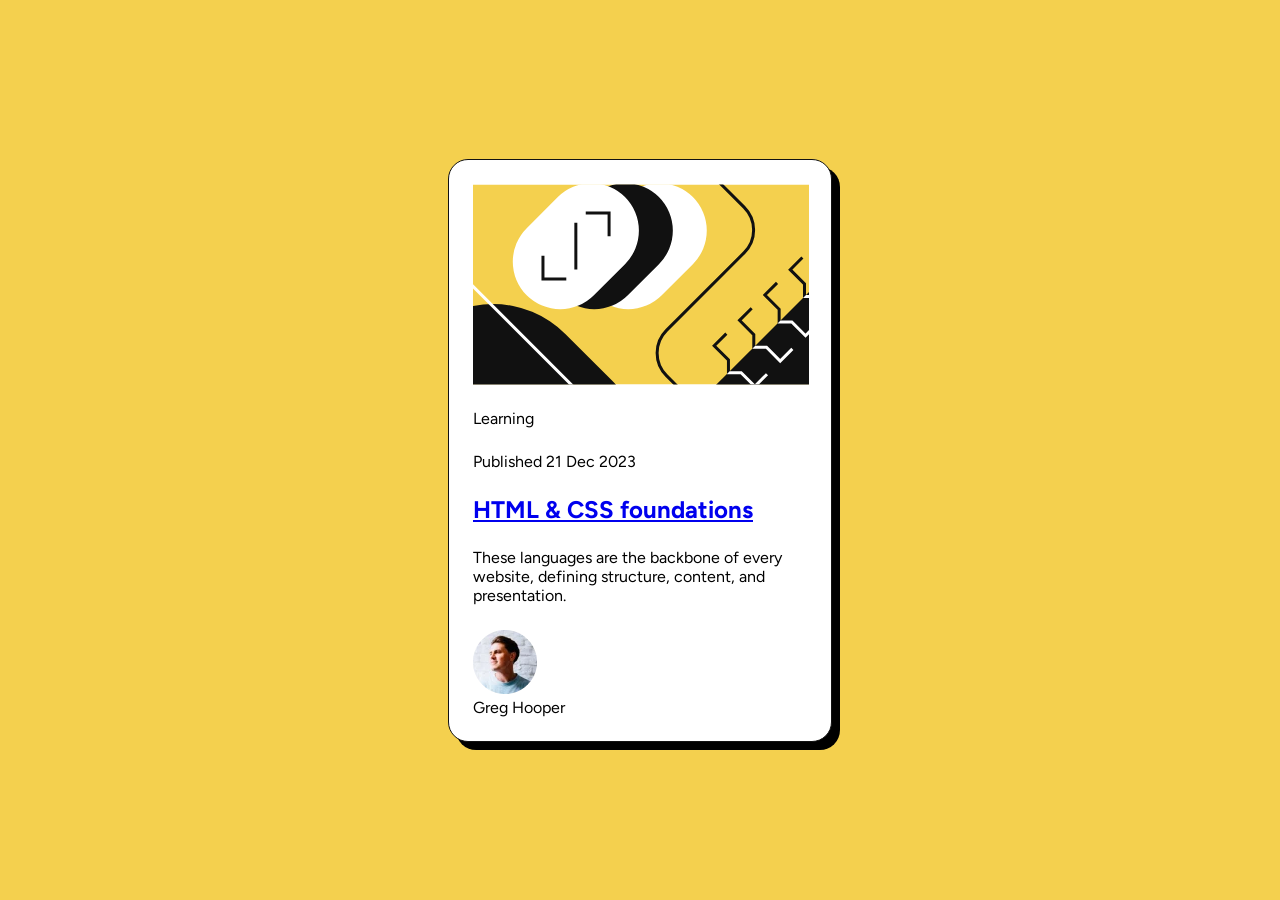
==== html-css/02-blog-preview-card/index.html @ 0b35aaeb "style: 블로그 카드 기본 레이아웃 및 스타일 적용" ====
<!DOCTYPE html>
<html lang="en">
<head>
  <meta charset="UTF-8">
  <meta name="viewport" content="width=device-width, initial-scale=1.0"> <!-- displays site properly based on user's device -->

  <link rel="icon" type="image/png" sizes="32x32" href="./assets/images/favicon-32x32.png">
  <link rel="stylesheet" href="/html-css/02-blog-preview-card/style.css">

  <link rel="preconnect" href="https://fonts.googleapis.com">
  <link rel="preconnect" href="https://fonts.gstatic.com" crossorigin>
  <link href="https://fonts.googleapis.com/css2?family=Figtree:wght@500,800&display=swap" rel="stylesheet">
  
  <title>Frontend Mentor | Blog preview card</title>

  <style>
    .attribution { font-size: 0.6875rem; text-align: center; }
    .attribution a { color: hsl(228, 45%, 44%); }
  </style>
</head>
<body>
  <main>
    <article class="card">
        <img alt="" src="./assets/images/illustration-article.svg">
        <span>Learning</span>
        <time datetime="2023-12-21">Published 21 Dec 2023</time>
        <h1><a href="#">HTML & CSS foundations</a></h1>
        <p>These languages are the backbone of every website, defining structure, content, and presentation.</p>
        <div class="profile">
          <img alt = "" src="./assets/images/image-avatar.webp">
          <p>Greg Hooper</p>
        </div>
    </article>
  </main>
  
  <footer class="attribution">
    Challenge by <a href="https://www.frontendmentor.io?ref=challenge">Frontend Mentor</a>. 
    Coded by <a href="#">Your Name Here</a>.
  </footer>
</body>
</html>
---- html-css/02-blog-preview-card/style.css ----
/* 브라우저 기본 CSS 리셋 */
*,
*::before,
*::after {
  box-sizing: border-box;
}

* {
  margin: 0;
  padding: 0;
}

body{
  background-color: hsl(47, 88%, 63%);
}

main{
  display:flex;
  justify-content: center;
  align-items: center;

  min-height: 100vh;

  padding: 24px;
}
.card{
  /* 레이아웃 */
  display: flex;
  flex-direction: column;
  align-items: flex-start;
  gap:24px;
  /* 크기 및 간격 */
  width:384px;
  max-width: 100%;
  padding:24px;
  /* 외형 */
  background-color: hsl(0, 0%, 100%);
  border: 1px solid hsl(0, 0%, 7%);
  border-radius: 20px;
  box-shadow: 8px 8px 0 0 #000 ;
  /* 텍스트 */
  font-family: "Figtree", sans-serif;
  font-size: 1rem;
}

.attribution{
  display:none;
}
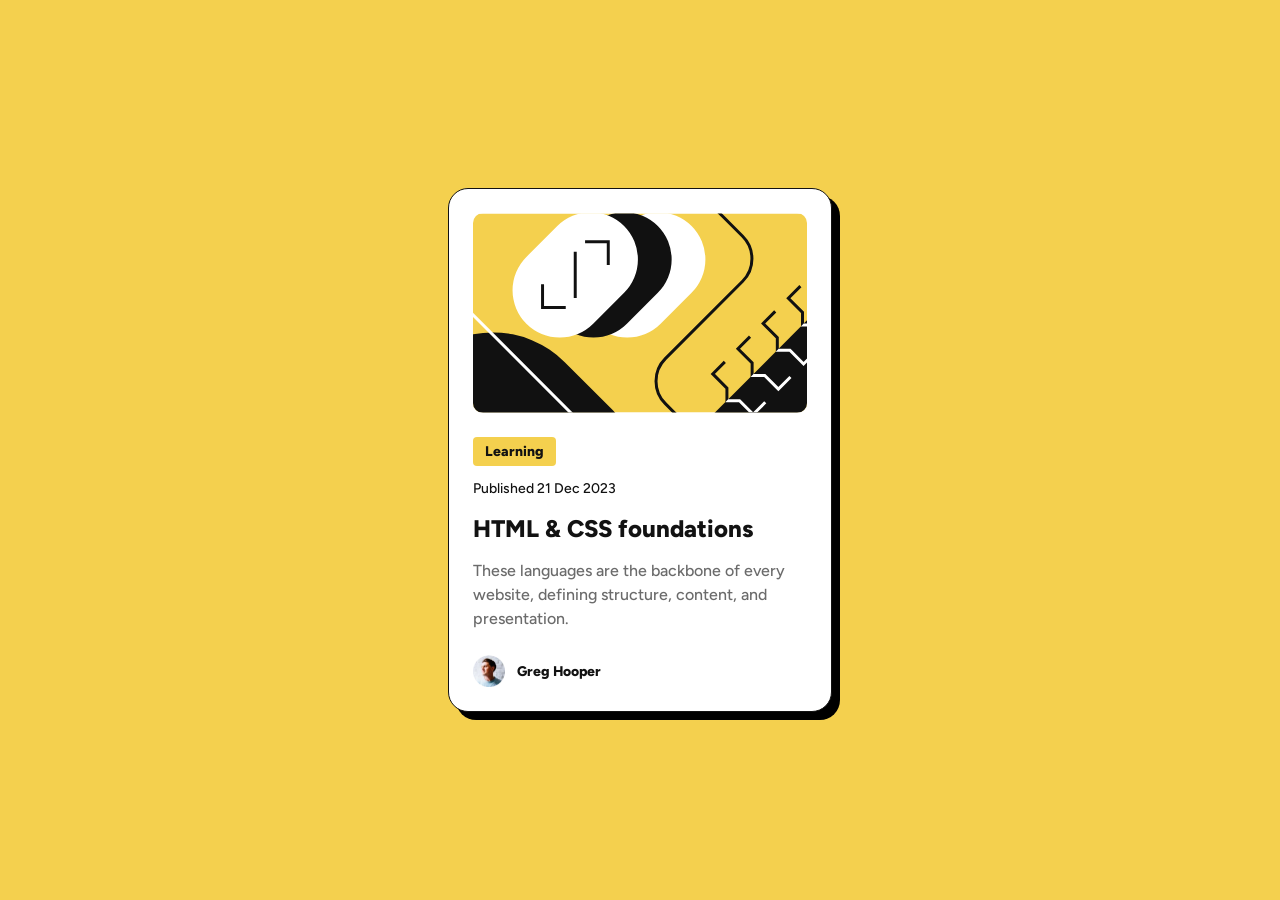
==== commit 8e316417: "feat: 블로그 카드 반응형 UI 및 상호작용 구현" ====
--- a/html-css/02-blog-preview-card/index.html
+++ b/html-css/02-blog-preview-card/index.html
@@ -5,7 +5,7 @@
   <meta name="viewport" content="width=device-width, initial-scale=1.0"> <!-- displays site properly based on user's device -->
 
   <link rel="icon" type="image/png" sizes="32x32" href="./assets/images/favicon-32x32.png">
-  <link rel="stylesheet" href="/html-css/02-blog-preview-card/style.css">
+  <link rel="stylesheet" href="./style.css">
 
   <link rel="preconnect" href="https://fonts.googleapis.com">
   <link rel="preconnect" href="https://fonts.gstatic.com" crossorigin>
@@ -13,19 +13,17 @@
   
   <title>Frontend Mentor | Blog preview card</title>
 
-  <style>
-    .attribution { font-size: 0.6875rem; text-align: center; }
-    .attribution a { color: hsl(228, 45%, 44%); }
-  </style>
 </head>
 <body>
   <main>
     <article class="card">
         <img alt="" src="./assets/images/illustration-article.svg">
-        <span>Learning</span>
-        <time datetime="2023-12-21">Published 21 Dec 2023</time>
-        <h1><a href="#">HTML & CSS foundations</a></h1>
-        <p>These languages are the backbone of every website, defining structure, content, and presentation.</p>
+        <div class="textbox">
+          <span>Learning</span>
+          <time datetime="2023-12-21">Published 21 Dec 2023</time>
+          <h1><a href="#">HTML & CSS foundations</a></h1>
+          <p>These languages are the backbone of every website, defining structure, content, and presentation.</p>
+        </div>
         <div class="profile">
           <img alt = "" src="./assets/images/image-avatar.webp">
           <p>Greg Hooper</p>
--- a/html-css/02-blog-preview-card/style.css
+++ b/html-css/02-blog-preview-card/style.css
@@ -41,8 +41,111 @@
   /* 텍스트 */
   font-family: "Figtree", sans-serif;
   font-size: 1rem;
+  color:hsl(0, 0%, 7%);
 }
+
+.card > img{
+  width: 100%;
+  height: 200px;
+
+  object-fit: cover;
+
+  border-radius: 10px;
+}
+
+.textbox{
+  display: flex;
+  flex-direction: column;
+  align-items: flex-start;
+  gap: 12px;
+
+  width: 100%;
+}
+
+.textbox span{
+  display: inline-block;
+
+  padding: 4px 12px;
+
+  background-color: hsl(47, 88%, 63%);
+  border-radius: 4px;
+
+  
+  font-weight: 800;
+  font-size: 0.875rem;
+  line-height: 150%;
+}
+
+.textbox time{
+  font-weight: 500;
+  font-size: 0.875rem;
+  line-height: 150%;
+}
+
+.textbox h1{
+  width: 100%;
+
+  font-weight: 800;
+  font-size: 1.5rem;
+  line-height: 150%;
+}
+
+.textbox h1 a {
+  color: inherit;
+  text-decoration: none;
+}
+
+.textbox h1 a:hover{
+  color: hsl(47, 88%, 63%);
+}
+.textbox h1 a:focus-visible{
+  outline:auto;
+
+}
+
+.textbox p{
+  width:100%;
+
+  font-weight: 500;
+  line-height: 150%;
+  color:hsl(0, 0%, 42%);
+}
+
+.profile{
+  display: flex;
+  align-items: center;
+  gap: 12px;
+}
+
+.profile img{
+  width: 32px;
+  height: 32px;
+}
+
+.profile p{
+  font-weight: 800;
+  font-size: 0.875rem;
+  line-height: 150%;
+}
+
 
 .attribution{
   display:none;
+}
+
+@media(max-width:375px){
+  .textbox span{
+    font-size: 0.75rem;
+  }
+  .textbox time{
+  font-size: 0.75rem;
+  }
+
+  .textbox h1{
+  font-size: 1.25rem;
+  }
+
+  .textbox p{
+  font-size: 0.875rem;
+  }
 }
